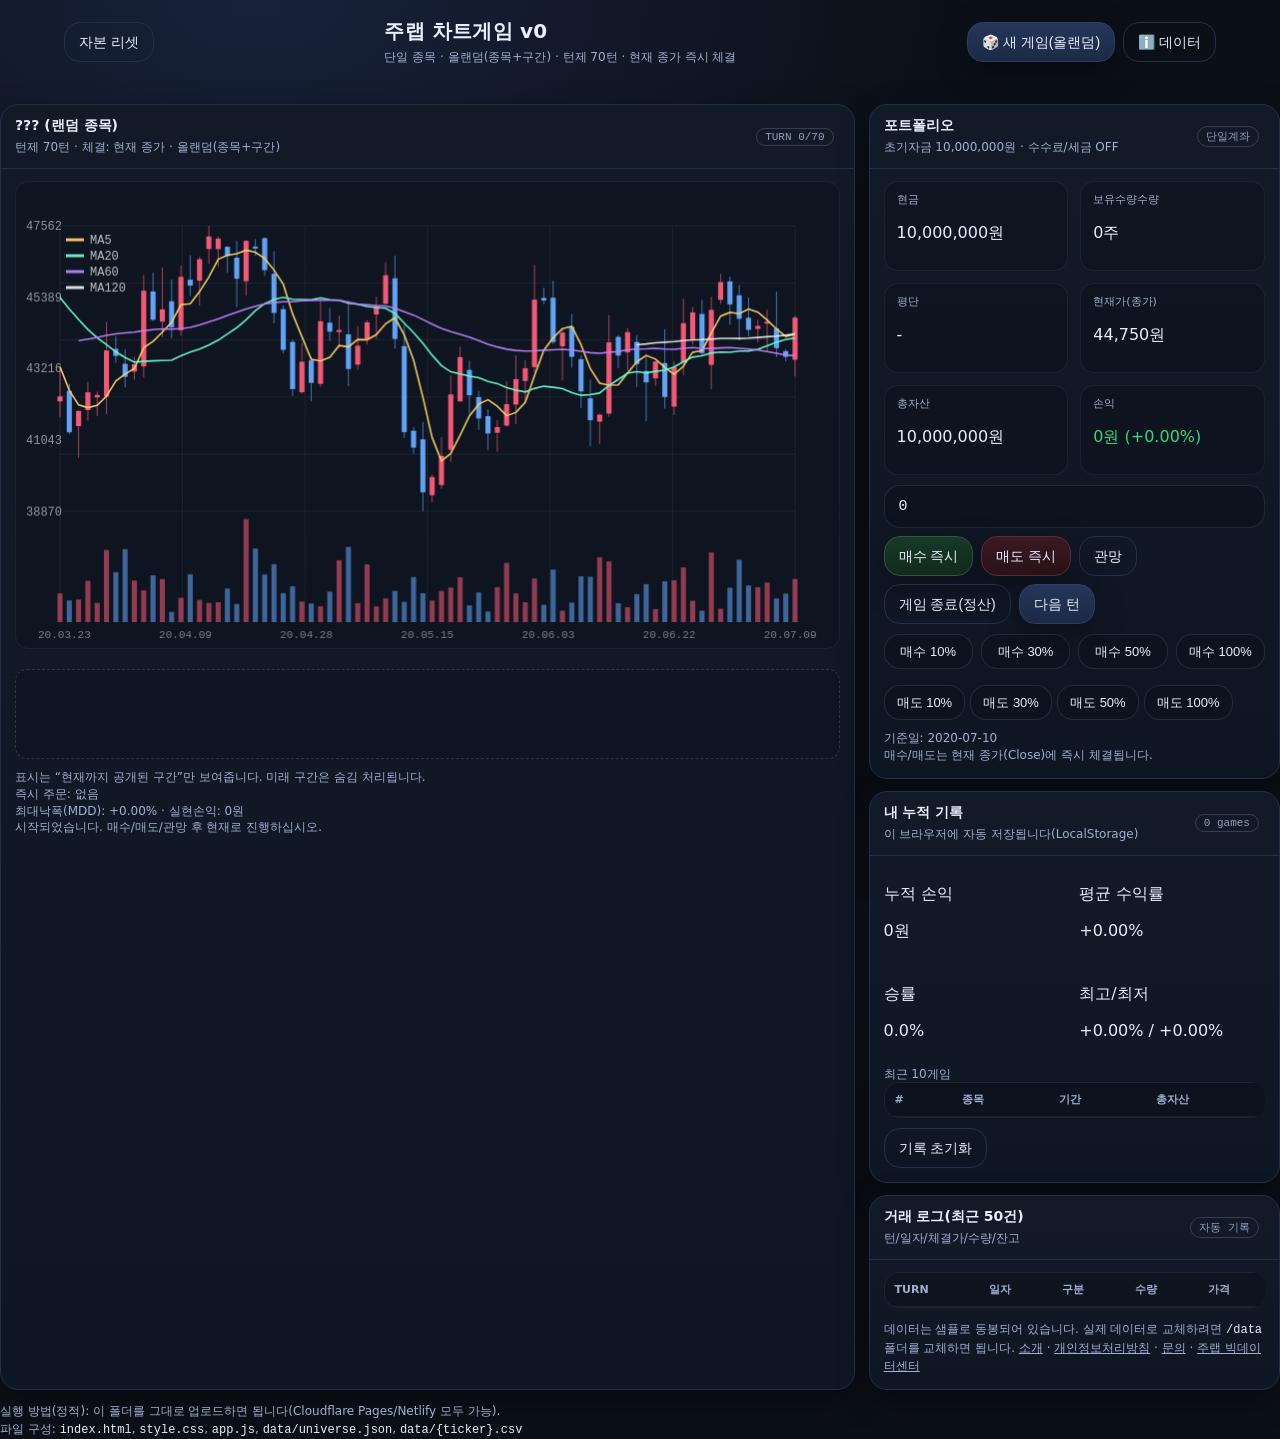
==== index.html @ a56d0f45 "Add files via upload" ====
<!DOCTYPE html>

<html lang="ko">
<head>
<meta charset="utf-8"/>
<meta content="width=device-width,initial-scale=1" name="viewport"/>
<title>주랩 차트게임 v0 (턴제 70턴 · 올랜덤)</title>
<link href="./style.css" rel="stylesheet"/>
</head>
<body>
<div class="container">
<div class="header">
  <button id="resetBankrollBtn" class="btn secondary" title="돈(자본) 리셋">자본 리셋</button>

<div class="brand">
<h1>주랩 차트게임 v0</h1>
<div class="sub">단일 종목 · 올랜덤(종목+구간) · 턴제 70턴 · 현재 종가 즉시 체결</div>
</div>
<div class="toolbar">
<button class="btn" id="btnNew">🎲 새 게임(올랜덤)</button>
<button class="btn secondary" onclick="alert('데이터 교체 방법: /data/universe.json(티커목록) + /data/{ticker}.csv(일봉 OHLCV)로 교체하면 됩니다.\\nCSV 헤더: date,open,high,low,close,volume 입니다.')">ℹ️ 데이터</button>
</div>
</div>
</div>

<div class="grid">
<div class="panel">
<div class="titlebar">
<div class="left">
<div class="name" id="tickerName">-</div>
<div class="meta" id="metaLine">-</div>
</div>
<div class="badge" id="turnBadge">TURN 0/70</div>
</div>
<div class="content">
<div class="canvasWrap">
<canvas id="chart"></canvas>
</div>
<div class="adWrap" aria-label="광고">
  <div class="adSlot" id="adSlot">
    <!-- AdSense 배너 유닛을 이 영역에 넣으십시오 (게임 방해 0: 오버레이/전면 금지) -->
  </div>
</div>
<div class="smallnote">
<div>표시는 “현재까지 공개된 구간”만 보여줍니다. 미래 구간은 숨김 처리됩니다.</div>
<div id="pendingLine">즉시 주문: 없음</div>
<div id="riskLine">최대낙폭(MDD): - · 실현손익: -</div>
<div class="hintLine" style="margin-top:8px; color: var(--muted); font-size:12px;">모바일: <b>📈 기록</b>, <b>📜 로그</b>는 상단 버튼으로 열고 닫습니다.</div>
<div id="status"></div>
</div>
</div>
</div>
<div class="cards">
<div class="panel">
<div class="titlebar">
<div class="left">
<div class="name">포트폴리오</div>
<div class="meta">초기자금 10,000,000원 · 수수료/세금 OFF</div>
</div>
<div class="badge">단일계좌</div>
</div>
<div class="content">
<div class="kv">
<div class="box">
<p class="k">현금</p>
<p class="v" id="kCash">-</p>
</div>
<div class="box">
<p class="k">보유수량수량</p>
<p class="v" id="kShares">-</p>
</div>
<div class="box">
<p class="k">평단</p>
<p class="v" id="kAvg">-</p>
</div>
<div class="box">
<p class="k">현재가(종가)</p>
<p class="v" id="kPrice">-</p>
</div>
<div class="box">
<p class="k">총자산</p>
<p class="v" id="kEquity">-</p>
</div>
<div class="box">
<p class="k">손익</p>
<p class="v" id="kPnl">-</p>
</div>
</div>
<div class="orderRow">
<input class="input" id="qty" inputmode="numeric" min="1" step="1" type="number" value="0"/>
<div class="orderBtns">
<button class="btn good" id="btnBuy">매수 즉시</button>
<button class="btn danger" id="btnSell">매도 즉시</button>
<button class="btn secondary" id="btnHold">관망</button>
<button class="btn secondary" id="btnClose">게임 종료(정산)</button>
<button class="btn" id="btnNext">다음 턴</button>
</div>
</div>
<div aria-label="buy percent buttons" class="pctRow">
<button class="pctBtn" data-side="BUY" data-pct="0.1">매수 10%</button>
<button class="pctBtn" data-side="BUY" data-pct="0.3">매수 30%</button>
<button class="pctBtn" data-side="BUY" data-pct="0.5">매수 50%</button>
<button class="pctBtn" data-side="BUY" data-pct="1.0">매수 100%</button>
<div class="pctSellRow" style="margin-top:8px;">
  <button class="pctBtn" data-side="SELL" data-pct="0.1">매도 10%</button>
  <button class="pctBtn" data-side="SELL" data-pct="0.3">매도 30%</button>
  <button class="pctBtn" data-side="SELL" data-pct="0.5">매도 50%</button>
  <button class="pctBtn" data-side="SELL" data-pct="1.0">매도 100%</button>
</div>

</div>
<div class="smallnote">
              기준일: <span id="kDate">-</span><br/>
              매수/매도는 현재 종가(Close)에 즉시 체결됩니다.
            </div>
</div>
</div>
<div class="panel recPanel">
<div class="titlebar">
<div class="left">
<div class="name">내 누적 기록</div>
<div class="meta">이 브라우저에 자동 저장됩니다(LocalStorage)</div>
</div>
<div class="badge" id="recBadge">0 games</div>
</div>
<div class="content">
<div class="recGrid">
<div class="box">
<p class="k">누적 손익</p>
<p class="v" id="recCumPnl">-</p>
</div>
<div class="box">
<p class="k">평균 수익률</p>
<p class="v" id="recAvgRet">-</p>
</div>
<div class="box">
<p class="k">승률</p>
<p class="v" id="recWinRate">-</p>
</div>
<div class="box">
<p class="k">최고/최저</p>
<p class="v" id="recBestWorst">-</p>
</div>
</div>
<div class="smallnote" style="margin-top:8px;">최근 10게임</div>
<div class="tableWrap">
<table class="table">
<thead>
<tr>
<th>#</th>
<th>종목</th>
<th>기간</th>
<th>총자산</th>
<th>수익률</th>
<th>MDD</th>
<th>거래</th>
</tr>
</thead>
<tbody id="recBody"></tbody>
</table>
</div>
<div style="display:flex; gap:8px; flex-wrap:wrap; margin-top:10px;">
<button class="btn secondary" id="btnRecClear">기록 초기화</button>
</div>
</div>
</div>
<div class="panel logPanel">
<div class="titlebar">
<div class="left">
<div class="name">거래 로그(최근 50건)</div>
<div class="meta">턴/일자/체결가/수량/잔고</div>
</div>
<div class="badge">자동 기록</div>
</div>
<div class="content">
<div class="tableWrap">
<table class="table">
<thead>
<tr>
<th>TURN</th>
<th>일자</th>
<th>구분</th>
<th>수량</th>
<th>가격</th>
<th>금액</th>
<th>현금</th>
<th>보유수량</th>
<th>비고</th>
</tr>
</thead>
<tbody id="logBody"></tbody>
</table>
</div>
<div class="footer">
              데이터는 샘플로 동봉되어 있습니다. 실제 데이터로 교체하려면 <code>/data</code> 폴더를 교체하면 됩니다.
            
<a href="about.html">소개</a> · <a href="privacy.html">개인정보처리방침</a> · <a href="contact.html">문의</a> · <a href="https://joolab-bigdata.pages.dev/" target="_blank" rel="noopener">주랩 빅데이터센터</a></div>
</div>
</div>
</div>
</div>
<div class="footer">
      실행 방법(정적): 이 폴더를 그대로 업로드하면 됩니다(Cloudflare Pages/Netlify 모두 가능).<br/>
      파일 구성: <code>index.html</code>, <code>style.css</code>, <code>app.js</code>, <code>data/universe.json</code>, <code>data/{ticker}.csv</code>
</div>
</div>
<script src="./app.js"></script>

<div id="resultModal" class="modal hidden" role="dialog" aria-modal="true">
  <div class="modal-card">
    <div class="modal-title">최종 결과</div>
    <div id="resultBody" class="modal-body"></div>
    <div class="modal-actions">
      <button id="btnResultOk" class="btn">확인</button>
    </div>
  </div>
</div>

</body>
</html>
---- style.css ----
:root{
  --bg:#0b0f17;
  --panel:#121a28;
  --panel2:#0f1623;
  --text:#e8eefc;
  --muted:#9fb0d0;
  --line:#22304a;
  --good:#37d67a;
  --bad:#ff5c7a;
  --warn:#ffd166;
  --btn:#1c2a45;
  --btn2:#24365a;
  --shadow: 0 10px 30px rgba(0,0,0,0.35);
  --radius:18px;
  --mono: ui-monospace, SFMono-Regular, Menlo, Monaco, Consolas, "Liberation Mono", "Courier New", monospace;
  --sans: system-ui, -apple-system, Segoe UI, Roboto, "Noto Sans KR", Arial, sans-serif;
}

*{box-sizing:border-box}
html,body{height:100%}
body{
  margin:0;
  font-family:var(--sans);
  background: radial-gradient(1200px 700px at 20% 0%, #17223a 0%, var(--bg) 60%);
  color:var(--text);
}
a{color:inherit}
.container{
  max-width:1180px;
  margin:0 auto;
  padding:18px 14px 24px;
}
.header{
  display:flex;
  align-items:center;
  justify-content:space-between;
  gap:12px;
  margin-bottom:14px;
}
.brand{
  display:flex;
  flex-direction:column;
  gap:4px;
}
.brand h1{
  font-size:20px;
  margin:0;
  letter-spacing:0.2px;
}
.brand .sub{
  font-size:12px;
  color:var(--muted);
}
.toolbar{
  display:flex;
  gap:8px;
  flex-wrap:wrap;
  align-items:center;
  justify-content:flex-end;
}
.btn{
  background:linear-gradient(180deg,var(--btn2),var(--btn));
  border:1px solid #2d3e63;
  color:var(--text);
  padding:10px 12px;
  border-radius:14px;
  box-shadow:var(--shadow);
  cursor:pointer;
  font-size:13px;
  line-height:1;
  transition: transform 0.05s ease;
}
.btn:active{transform: translateY(1px)}
.btn.secondary{
  background:transparent;
  border:1px solid var(--line);
  box-shadow:none;
}
.btn.danger{
  border-color:#5a2b3a;
  background:linear-gradient(180deg,#3a1822,#2a1219);
}
.btn.good{
  border-color:#2a5a3a;
  background:linear-gradient(180deg,#173a27,#122a1c);
}
.grid{
  display:grid;
  grid-template-columns: 1.35fr 0.65fr;
  gap:14px;
}
@media (max-width: 980px){
  .grid{grid-template-columns:1fr}
}

.panel{
  background:linear-gradient(180deg,var(--panel),var(--panel2));
  border:1px solid var(--line);
  border-radius:var(--radius);
  box-shadow:var(--shadow);
  overflow:hidden;
}
.panel .titlebar{
  display:flex;
  align-items:center;
  justify-content:space-between;
  padding:12px 14px;
  border-bottom:1px solid var(--line);
}
.titlebar .left{
  display:flex; flex-direction:column; gap:4px;
}
.titlebar .name{
  font-size:14px; font-weight:700; margin:0;
}
.titlebar .meta{
  font-size:12px; color:var(--muted);
}
.badge{
  font-size:11px;
  padding:6px 10px;
  border-radius:999px;
  border:1px solid var(--line);
  color:var(--muted);
  font-family:var(--mono);
}
.content{
  padding:12px 14px 14px;
}
.canvasWrap{
  position:relative;
  padding:0 0 10px;
}
canvas{
  width:100%;
  height:460px;
  background:rgba(0,0,0,0.15);
  border-radius:14px;
  border:1px solid rgba(255,255,255,0.06);
}

.adWrap{
  margin:6px 0 10px;
}
.adSlot{
  width:100%;
  height:90px;
  display:flex;
  align-items:center;
  justify-content:center;
  background:rgba(0,0,0,0.10);
  border:1px dashed rgba(255,255,255,0.14);
  border-radius:12px;
  overflow:hidden;
}

/* 모바일: 광고 높이 축소(게임 방해 최소) */
@media (max-width: 980px){
  .adSlot{height:60px;}
}

.smallnote{
  font-size:12px;
  color:var(--muted);
  margin-top:10px;
  line-height:1.4;
}

.cards{
  display:grid;
  grid-template-columns:1fr;
  gap:12px;
}
.kv .box{
  background:rgba(0,0,0,0.16);
  border:1px solid rgba(255,255,255,0.06);
  border-radius:14px;
  padding:10px 12px;

  min-width:0;
}

.kv .box .k{
  font-size:11px; color:var(--muted); margin:0 0 6px;
}
.kv .box .v.good{color:var(--good)}
.kv .box .v.bad{color:var(--bad)}

.orderRow{
  display:flex;
  gap:8px;
  flex-wrap:wrap;
  align-items:center;
  margin-top:10px;
}
.input{
  flex:1;
  min-width:140px;
  background:rgba(0,0,0,0.18);
  border:1px solid rgba(255,255,255,0.09);
  color:var(--text);
  padding:10px 12px;
  border-radius:14px;
  font-family:var(--mono);
  outline:none;
}
.orderBtns{
  display:flex;
  gap:8px;
  flex-wrap:wrap;
}
.table{
  width:100%;
  border-collapse:separate;
  border-spacing:0;
  font-size:12px;
  overflow:hidden;
  border-radius:14px;
  border:1px solid rgba(255,255,255,0.06);
}
.table th, .table td{
  padding:9px 10px;
  border-bottom:1px solid rgba(255,255,255,0.06);
  text-align:left;
}
.table th{
  font-size:11px;
  color:var(--muted);
  background:rgba(0,0,0,0.18);
}
.table tr:last-child td{border-bottom:none}
.table td.mono{font-family:var(--mono)}
.footer{
  margin-top:12px;
  color:var(--muted);
  font-size:12px;
  line-height:1.5;
}
.footer code{font-family:var(--mono); color:var(--text)}



/* ===== Mobile + Records + Percent Buttons (FINAL) ===== */
canvas{ height: clamp(320px, 52vh, 520px); }

.tableWrap{
  width:100%;
  overflow-x:auto;
  -webkit-overflow-scrolling: touch;
  border-radius:14px;
}
.table{ min-width: 720px; }

/* Bigger touch targets */
.btn{ padding: 12px 14px; border-radius:16px; font-size:14px; }
.input{ padding: 12px 14px; border-radius:16px; font-size:15px; }

/* Buy % buttons */
.pctRow{
  display:flex;
  gap:8px;
  flex-wrap:wrap;
  margin-top:10px;
}
.pctBtn{
  flex:1;
  min-width:70px;
  padding:10px 12px;
  border-radius:16px;
  border:1px solid rgba(255,255,255,0.10);
  background:rgba(0,0,0,0.14);
  color:var(--text);
  cursor:pointer;
  font-size:13px;
  line-height:1;
}
.pctBtn:active{ transform: translateY(1px); }

/* Records */
.recGrid{
  display:grid;
  grid-template-columns:1fr 1fr;
  gap:10px;
  margin-bottom:10px;
}
@media (max-width: 640px){
  .recGrid{ grid-template-columns:1fr; }
}

/* Mobile layout tuning */
@media (max-width: 640px){
  .container{ padding:14px 12px 18px; }
  .header{ flex-direction:column; align-items:flex-start; }
  .toolbar{ width:100%; justify-content:flex-start; }
  .brand h1{ font-size:18px; }
  .grid{ gap:12px; }
  .titlebar{ padding:10px 12px; }
  .content{ padding:10px 12px 12px; }
  .orderRow{ gap:10px; }
  .orderBtns{ width:100%; }
  .orderBtns .btn{ flex:1; }

  /* Panels hidden by default on mobile */
  .logPanel{ display:none; }
  body.log-open .logPanel{ display:block; }

  .recPanel{ display:none; }
  body.rec-open .recPanel{ display:block; }

  .hintLine{ display:block; }
}
@media (min-width: 641px){
  .hintLine{ display:none; }
}



/* Bankroll reset attention */
.pulse{animation:pulse 1s ease-in-out infinite;}
@keyframes pulse{0%{transform:scale(1);}50%{transform:scale(1.05);}100%{transform:scale(1);}}

.pctBtn.disabled{opacity:.45; pointer-events:none;}

/* Result modal */
.modal{position:fixed;inset:0;display:flex;align-items:center;justify-content:center;background:rgba(0,0,0,.55);z-index:9999;}
.modal.hidden{display:none;}
.modal-card{width:min(520px,92vw);background:#0f1733;border:1px solid rgba(255,255,255,.14);border-radius:16px;padding:16px 16px 14px;box-shadow:0 18px 60px rgba(0,0,0,.45);}
.modal-title{font-weight:800;font-size:18px;margin-bottom:10px;}
.modal-body{font-size:13px;line-height:1.55;color:rgba(255,255,255,.92);max-height:58vh;overflow:auto;border-top:1px solid rgba(255,255,255,.10);border-bottom:1px solid rgba(255,255,255,.10);padding:10px 2px;margin:10px 0 12px;}
.modal-actions{display:flex;justify-content:flex-end;gap:8px;}
.kv b{opacity:.9;}
.badge{display:inline-block;padding:2px 8px;border-radius:999px;border:1px solid rgba(255,255,255,.18);font-size:11px;opacity:.9;margin-right:6px;}
.hr{height:1px;background:rgba(255,255,255,.10);margin:10px 0;}

}

.pnl-pos{color:#ff4d4f !important;}
.pnl-neg{color:#3b82f6 !important;}

/* Numbers must never wrap */
.kv .box{min-width:0;}


@media (max-width: 520px){
  }

.pnl-pos{color:#ff4d4f !important;}
.pnl-neg{color:#3b82f6 !important;}
.pnl-zero{color:#cbd5e1 !important;}

.kv .box{
  min-width:0;
}
.kv .box .v{
  white-space:nowrap;
  word-break:keep-all;
  overflow:visible;
}

/* ===== Portfolio (포트폴리오) 2열×3줄 고정 ===== */
.kv .box{
  min-width:0 !important;
  width:100% !important;
}
.kv .box .t{
  white-space:nowrap !important;
  word-break:keep-all !important;
}
.kv .box .v{
  white-space:nowrap !important;
  word-break:keep-all !important;
  overflow:visible !important;
  text-overflow:clip !important;
}
.kv, .kv *{
  writing-mode:horizontal-tb !important;
}

/* ===== Portfolio 2열×3줄 고정 ===== */
.kv{
  display:grid !important;
  grid-template-columns: 1fr 1fr !important;
  gap:12px !important;
  width:100% !important;
}
.kv .box{
  min-width:0 !important;
  width:100% !important;
}
.kv .box .t{
  white-space:nowrap !important;
  word-break:keep-all !important;
}
.kv .box .v{
  white-space:nowrap !important;
  word-break:keep-all !important;
  overflow:visible !important;
  text-overflow:clip !important;
}
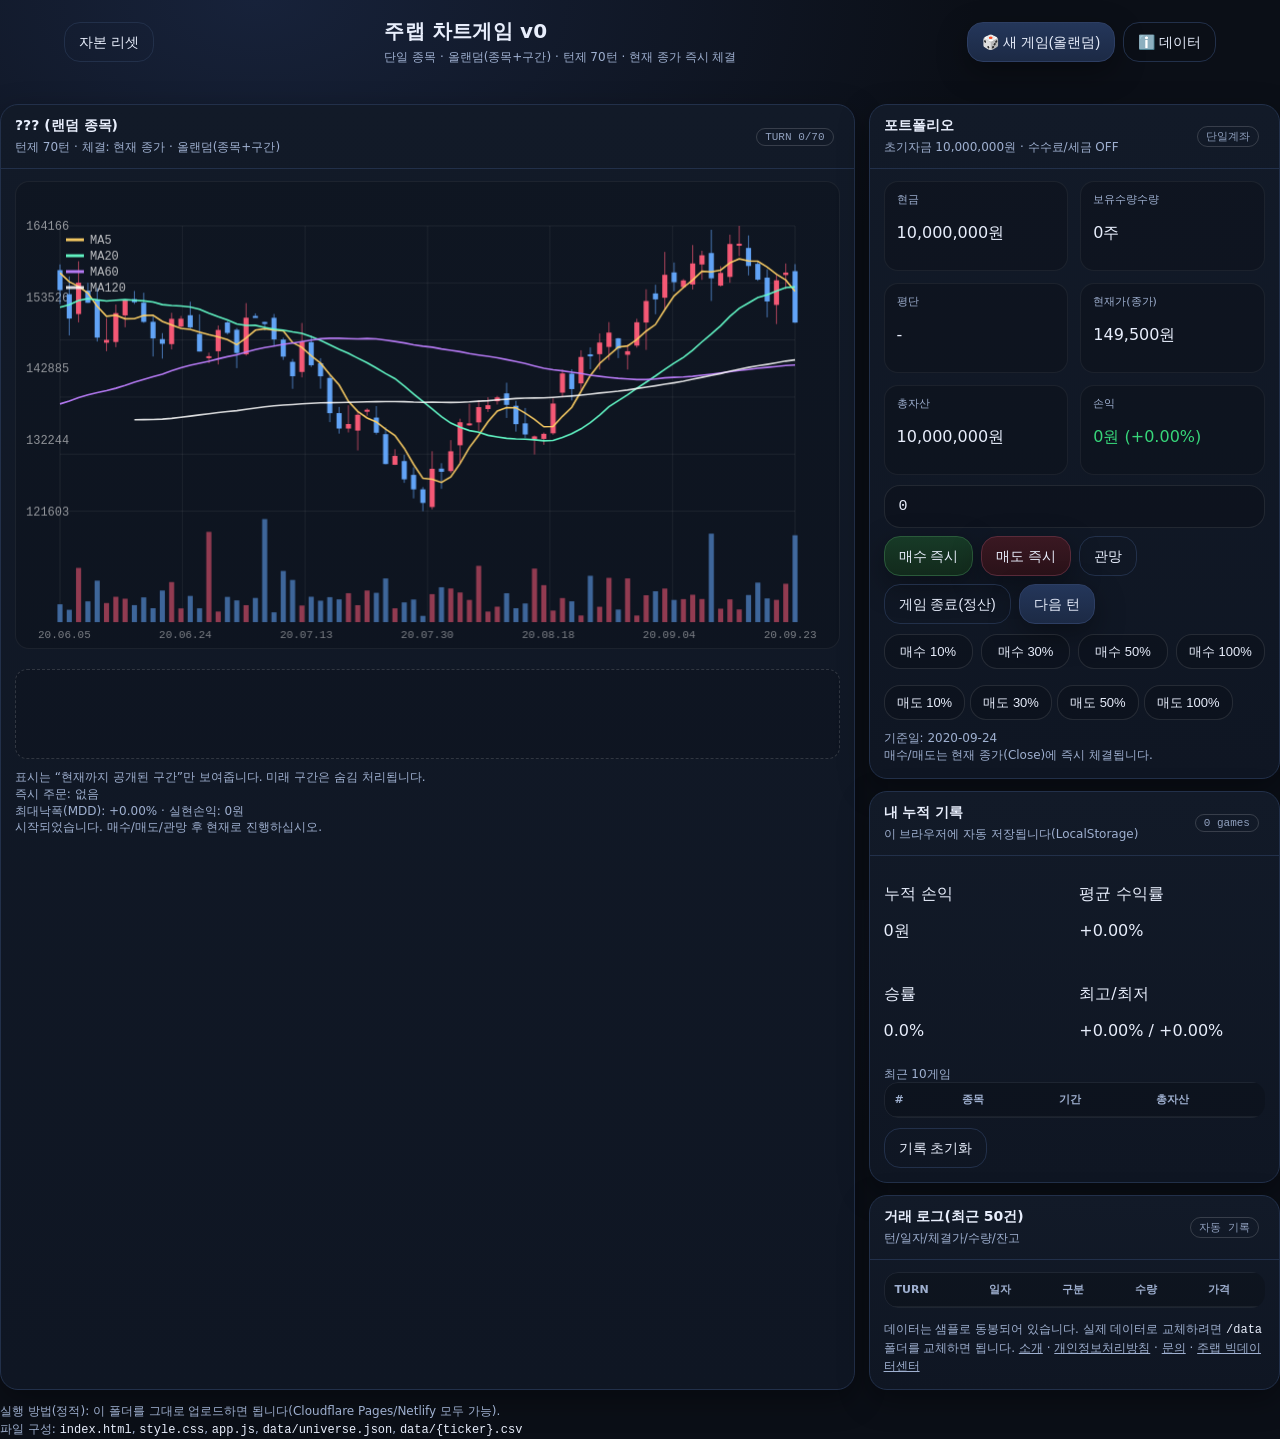
==== commit d97b3f65: "Add files via upload" ====
--- a/index.html
+++ b/index.html
@@ -37,9 +37,9 @@
 <div class="canvasWrap">
 <canvas id="chart"></canvas>
 </div>
-<div class="adWrap" aria-label="광고">
-  <div class="adSlot" id="adSlot">
-    <!-- AdSense 배너 유닛을 이 영역에 넣으십시오 (게임 방해 0: 오버레이/전면 금지) -->
+<div class="adWrap" aria-label="광고 영역">
+  <div class="adSlot" aria-label="배너 광고 슬롯">
+    <!-- AdSense 배너 유닛을 여기에 삽입하십시오 -->
   </div>
 </div>
 <div class="smallnote">
@@ -195,7 +195,7 @@
 <div class="footer">
               데이터는 샘플로 동봉되어 있습니다. 실제 데이터로 교체하려면 <code>/data</code> 폴더를 교체하면 됩니다.
             
-<a href="about.html">소개</a> · <a href="privacy.html">개인정보처리방침</a> · <a href="contact.html">문의</a> · <a href="https://joolab-bigdata.pages.dev/" target="_blank" rel="noopener">주랩 빅데이터센터</a></div>
+<a href="about.html">소개</a> · <a href="privacy.html">개인정보처리방침</a> · <a href="contact.html">문의</a> · <a href="https://joolab-bigdata.pages.dev/" target="_blank" rel="noopener noreferrer">주랩 빅데이터센터</a></div>
 </div>
 </div>
 </div>
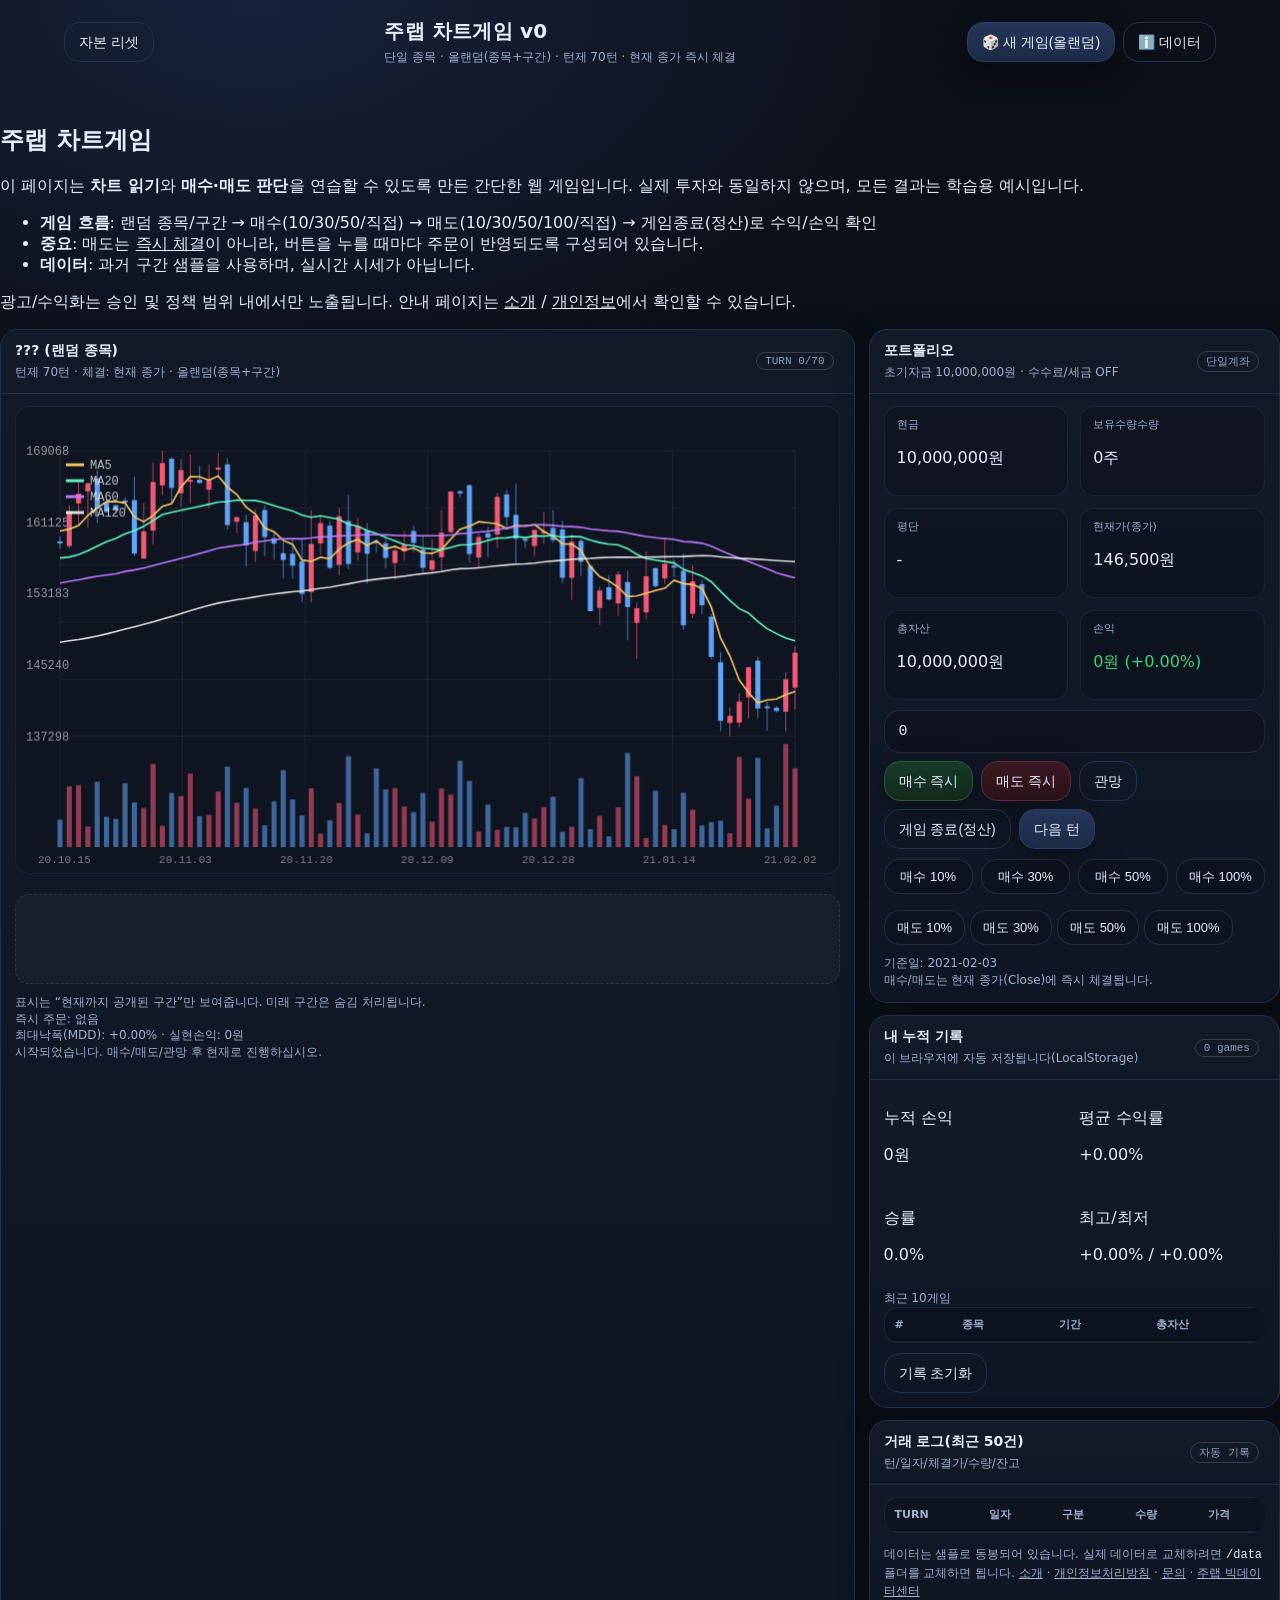
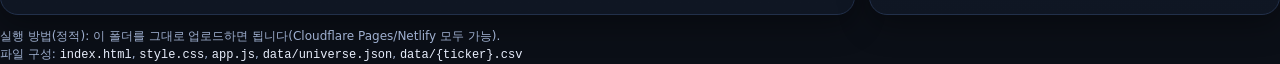
==== commit 7fe77246: "Add files via upload" ====
--- a/index.html
+++ b/index.html
@@ -23,6 +23,25 @@
 </div>
 </div>
 </div>
+
+  <section class="card intro" id="intro" aria-label="사이트 안내">
+    <h2>주랩 차트게임</h2>
+    <p>
+      이 페이지는 <strong>차트 읽기</strong>와 <strong>매수·매도 판단</strong>을 연습할 수 있도록 만든 간단한 웹 게임입니다.
+      실제 투자와 동일하지 않으며, 모든 결과는 학습용 예시입니다.
+    </p>
+    <ul>
+      <li><strong>게임 흐름</strong>: 랜덤 종목/구간 → 매수(10/30/50/직접) → 매도(10/30/50/100/직접) → 게임종료(정산)로 수익/손익 확인</li>
+      <li><strong>중요</strong>: 매도는 <u>즉시 체결</u>이 아니라, 버튼을 누를 때마다 주문이 반영되도록 구성되어 있습니다.</li>
+      <li><strong>데이터</strong>: 과거 구간 샘플을 사용하며, 실시간 시세가 아닙니다.</li>
+    </ul>
+    <p class="muted">
+      광고/수익화는 승인 및 정책 범위 내에서만 노출됩니다. 안내 페이지는
+      <a href="about.html">소개</a> / <a href="privacy.html">개인정보</a>에서 확인할 수 있습니다.
+    </p>
+  </section>
+
+
 
 <div class="grid">
 <div class="panel">
--- a/style.css
+++ b/style.css
@@ -139,27 +139,6 @@
   border-radius:14px;
   border:1px solid rgba(255,255,255,0.06);
 }
-
-.adWrap{
-  margin:6px 0 10px;
-}
-.adSlot{
-  width:100%;
-  height:90px;
-  display:flex;
-  align-items:center;
-  justify-content:center;
-  background:rgba(0,0,0,0.10);
-  border:1px dashed rgba(255,255,255,0.14);
-  border-radius:12px;
-  overflow:hidden;
-}
-
-/* 모바일: 광고 높이 축소(게임 방해 최소) */
-@media (max-width: 980px){
-  .adSlot{height:60px;}
-}
-
 .smallnote{
   font-size:12px;
   color:var(--muted);
@@ -398,3 +377,30 @@
   overflow:visible !important;
   text-overflow:clip !important;
 }
+
+
+/* =========================
+   Ad slot (차트 아래 배너 1개)
+   - 게임(캔버스)과 완전 분리
+   - 로딩 실패해도 레이아웃 고정
+========================= */
+.adWrap{
+  margin-top:6px;
+  margin-bottom:6px;
+  display:flex;
+  justify-content:center;
+}
+.adSlot{
+  width:100%;
+  min-height:90px; /* PC */
+  border-radius:14px;
+  background:rgba(255,255,255,0.03);
+  border:1px dashed rgba(255,255,255,0.10);
+  display:flex;
+  align-items:center;
+  justify-content:center;
+  overflow:hidden;
+}
+@media (max-width: 640px){
+  .adSlot{ min-height:60px; } /* Mobile */
+}
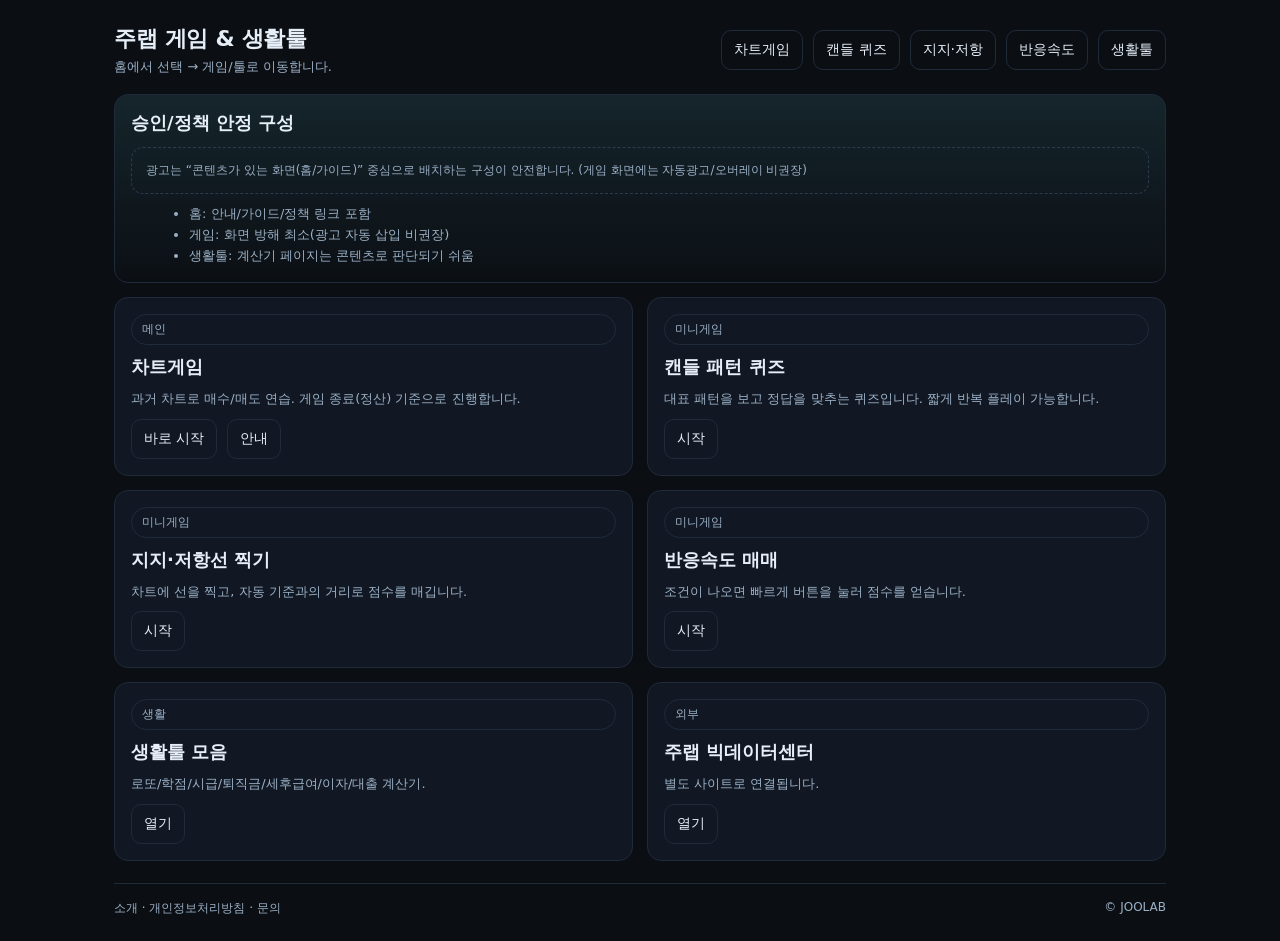
==== commit 37481c73: "Add files via upload" ====
--- a/index.html
+++ b/index.html
@@ -1,240 +1,102 @@
-
-<!DOCTYPE html>
-
+<!doctype html>
 <html lang="ko">
 <head>
-<meta charset="utf-8"/>
-<meta content="width=device-width,initial-scale=1" name="viewport"/>
-<title>주랩 차트게임 v0 (턴제 70턴 · 올랜덤)</title>
-<link href="./style.css" rel="stylesheet"/>
+  <meta charset="utf-8"/>
+  <meta name="viewport" content="width=device-width,initial-scale=1"/>
+  <title>주랩 게임 & 생활툴</title>
+  <link rel="stylesheet" href="home.css"/>
 </head>
 <body>
-<div class="container">
-<div class="header">
-  <button id="resetBankrollBtn" class="btn secondary" title="돈(자본) 리셋">자본 리셋</button>
+  <div class="wrap">
+    <div class="top">
+      <div class="brand">
+        <h1>주랩 게임 & 생활툴</h1>
+        <div class="sub">홈에서 선택 → 게임/툴로 이동합니다.</div>
+      </div>
+      <div class="nav">
+        <a class="btn" href="chartgame/">차트게임</a>
+        <a class="btn" href="mini/pattern/">캔들 퀴즈</a>
+        <a class="btn" href="mini/levels/">지지·저항</a>
+        <a class="btn" href="mini/reaction/">반응속도</a>
+        <a class="btn" href="life/">생활툴</a>
+      </div>
+    </div>
 
-<div class="brand">
-<h1>주랩 차트게임 v0</h1>
-<div class="sub">단일 종목 · 올랜덤(종목+구간) · 턴제 70턴 · 현재 종가 즉시 체결</div>
-</div>
-<div class="toolbar">
-<button class="btn" id="btnNew">🎲 새 게임(올랜덤)</button>
-<button class="btn secondary" onclick="alert('데이터 교체 방법: /data/universe.json(티커목록) + /data/{ticker}.csv(일봉 OHLCV)로 교체하면 됩니다.\\nCSV 헤더: date,open,high,low,close,volume 입니다.')">ℹ️ 데이터</button>
-</div>
-</div>
-</div>
+    <div class="hero">
+      <h2>승인/정책 안정 구성</h2>
+      <div class="adbox">광고는 “콘텐츠가 있는 화면(홈/가이드)” 중심으로 배치하는 구성이 안전합니다. (게임 화면에는 자동광고/오버레이 비권장)</div>
+      <ul>
+        <li>홈: 안내/가이드/정책 링크 포함</li>
+        <li>게임: 화면 방해 최소(광고 자동 삽입 비권장)</li>
+        <li>생활툴: 계산기 페이지는 콘텐츠로 판단되기 쉬움</li>
+      </ul>
+    </div>
 
-  <section class="card intro" id="intro" aria-label="사이트 안내">
-    <h2>주랩 차트게임</h2>
-    <p>
-      이 페이지는 <strong>차트 읽기</strong>와 <strong>매수·매도 판단</strong>을 연습할 수 있도록 만든 간단한 웹 게임입니다.
-      실제 투자와 동일하지 않으며, 모든 결과는 학습용 예시입니다.
-    </p>
-    <ul>
-      <li><strong>게임 흐름</strong>: 랜덤 종목/구간 → 매수(10/30/50/직접) → 매도(10/30/50/100/직접) → 게임종료(정산)로 수익/손익 확인</li>
-      <li><strong>중요</strong>: 매도는 <u>즉시 체결</u>이 아니라, 버튼을 누를 때마다 주문이 반영되도록 구성되어 있습니다.</li>
-      <li><strong>데이터</strong>: 과거 구간 샘플을 사용하며, 실시간 시세가 아닙니다.</li>
-    </ul>
-    <p class="muted">
-      광고/수익화는 승인 및 정책 범위 내에서만 노출됩니다. 안내 페이지는
-      <a href="about.html">소개</a> / <a href="privacy.html">개인정보</a>에서 확인할 수 있습니다.
-    </p>
-  </section>
+    <div class="grid">
+      <div class="card">
+        <div class="tag">메인</div>
+        <h2>차트게임</h2>
+        <p>과거 차트로 매수/매도 연습. 게임 종료(정산) 기준으로 진행합니다.</p>
+        <div class="row">
+          <a class="btn" href="chartgame/">바로 시작</a>
+          <a class="btn" href="chartgame/about.html">안내</a>
+        </div>
+      </div>
 
+      <div class="card">
+        <div class="tag">미니게임</div>
+        <h2>캔들 패턴 퀴즈</h2>
+        <p>대표 패턴을 보고 정답을 맞추는 퀴즈입니다. 짧게 반복 플레이 가능합니다.</p>
+        <div class="row">
+          <a class="btn" href="mini/pattern/">시작</a>
+        </div>
+      </div>
 
+      <div class="card">
+        <div class="tag">미니게임</div>
+        <h2>지지·저항선 찍기</h2>
+        <p>차트에 선을 찍고, 자동 기준과의 거리로 점수를 매깁니다.</p>
+        <div class="row">
+          <a class="btn" href="mini/levels/">시작</a>
+        </div>
+      </div>
 
-<div class="grid">
-<div class="panel">
-<div class="titlebar">
-<div class="left">
-<div class="name" id="tickerName">-</div>
-<div class="meta" id="metaLine">-</div>
-</div>
-<div class="badge" id="turnBadge">TURN 0/70</div>
-</div>
-<div class="content">
-<div class="canvasWrap">
-<canvas id="chart"></canvas>
-</div>
-<div class="adWrap" aria-label="광고 영역">
-  <div class="adSlot" aria-label="배너 광고 슬롯">
-    <!-- AdSense 배너 유닛을 여기에 삽입하십시오 -->
-  </div>
-</div>
-<div class="smallnote">
-<div>표시는 “현재까지 공개된 구간”만 보여줍니다. 미래 구간은 숨김 처리됩니다.</div>
-<div id="pendingLine">즉시 주문: 없음</div>
-<div id="riskLine">최대낙폭(MDD): - · 실현손익: -</div>
-<div class="hintLine" style="margin-top:8px; color: var(--muted); font-size:12px;">모바일: <b>📈 기록</b>, <b>📜 로그</b>는 상단 버튼으로 열고 닫습니다.</div>
-<div id="status"></div>
-</div>
-</div>
-</div>
-<div class="cards">
-<div class="panel">
-<div class="titlebar">
-<div class="left">
-<div class="name">포트폴리오</div>
-<div class="meta">초기자금 10,000,000원 · 수수료/세금 OFF</div>
-</div>
-<div class="badge">단일계좌</div>
-</div>
-<div class="content">
-<div class="kv">
-<div class="box">
-<p class="k">현금</p>
-<p class="v" id="kCash">-</p>
-</div>
-<div class="box">
-<p class="k">보유수량수량</p>
-<p class="v" id="kShares">-</p>
-</div>
-<div class="box">
-<p class="k">평단</p>
-<p class="v" id="kAvg">-</p>
-</div>
-<div class="box">
-<p class="k">현재가(종가)</p>
-<p class="v" id="kPrice">-</p>
-</div>
-<div class="box">
-<p class="k">총자산</p>
-<p class="v" id="kEquity">-</p>
-</div>
-<div class="box">
-<p class="k">손익</p>
-<p class="v" id="kPnl">-</p>
-</div>
-</div>
-<div class="orderRow">
-<input class="input" id="qty" inputmode="numeric" min="1" step="1" type="number" value="0"/>
-<div class="orderBtns">
-<button class="btn good" id="btnBuy">매수 즉시</button>
-<button class="btn danger" id="btnSell">매도 즉시</button>
-<button class="btn secondary" id="btnHold">관망</button>
-<button class="btn secondary" id="btnClose">게임 종료(정산)</button>
-<button class="btn" id="btnNext">다음 턴</button>
-</div>
-</div>
-<div aria-label="buy percent buttons" class="pctRow">
-<button class="pctBtn" data-side="BUY" data-pct="0.1">매수 10%</button>
-<button class="pctBtn" data-side="BUY" data-pct="0.3">매수 30%</button>
-<button class="pctBtn" data-side="BUY" data-pct="0.5">매수 50%</button>
-<button class="pctBtn" data-side="BUY" data-pct="1.0">매수 100%</button>
-<div class="pctSellRow" style="margin-top:8px;">
-  <button class="pctBtn" data-side="SELL" data-pct="0.1">매도 10%</button>
-  <button class="pctBtn" data-side="SELL" data-pct="0.3">매도 30%</button>
-  <button class="pctBtn" data-side="SELL" data-pct="0.5">매도 50%</button>
-  <button class="pctBtn" data-side="SELL" data-pct="1.0">매도 100%</button>
-</div>
+      <div class="card">
+        <div class="tag">미니게임</div>
+        <h2>반응속도 매매</h2>
+        <p>조건이 나오면 빠르게 버튼을 눌러 점수를 얻습니다.</p>
+        <div class="row">
+          <a class="btn" href="mini/reaction/">시작</a>
+        </div>
+      </div>
 
-</div>
-<div class="smallnote">
-              기준일: <span id="kDate">-</span><br/>
-              매수/매도는 현재 종가(Close)에 즉시 체결됩니다.
-            </div>
-</div>
-</div>
-<div class="panel recPanel">
-<div class="titlebar">
-<div class="left">
-<div class="name">내 누적 기록</div>
-<div class="meta">이 브라우저에 자동 저장됩니다(LocalStorage)</div>
-</div>
-<div class="badge" id="recBadge">0 games</div>
-</div>
-<div class="content">
-<div class="recGrid">
-<div class="box">
-<p class="k">누적 손익</p>
-<p class="v" id="recCumPnl">-</p>
-</div>
-<div class="box">
-<p class="k">평균 수익률</p>
-<p class="v" id="recAvgRet">-</p>
-</div>
-<div class="box">
-<p class="k">승률</p>
-<p class="v" id="recWinRate">-</p>
-</div>
-<div class="box">
-<p class="k">최고/최저</p>
-<p class="v" id="recBestWorst">-</p>
-</div>
-</div>
-<div class="smallnote" style="margin-top:8px;">최근 10게임</div>
-<div class="tableWrap">
-<table class="table">
-<thead>
-<tr>
-<th>#</th>
-<th>종목</th>
-<th>기간</th>
-<th>총자산</th>
-<th>수익률</th>
-<th>MDD</th>
-<th>거래</th>
-</tr>
-</thead>
-<tbody id="recBody"></tbody>
-</table>
-</div>
-<div style="display:flex; gap:8px; flex-wrap:wrap; margin-top:10px;">
-<button class="btn secondary" id="btnRecClear">기록 초기화</button>
-</div>
-</div>
-</div>
-<div class="panel logPanel">
-<div class="titlebar">
-<div class="left">
-<div class="name">거래 로그(최근 50건)</div>
-<div class="meta">턴/일자/체결가/수량/잔고</div>
-</div>
-<div class="badge">자동 기록</div>
-</div>
-<div class="content">
-<div class="tableWrap">
-<table class="table">
-<thead>
-<tr>
-<th>TURN</th>
-<th>일자</th>
-<th>구분</th>
-<th>수량</th>
-<th>가격</th>
-<th>금액</th>
-<th>현금</th>
-<th>보유수량</th>
-<th>비고</th>
-</tr>
-</thead>
-<tbody id="logBody"></tbody>
-</table>
-</div>
-<div class="footer">
-              데이터는 샘플로 동봉되어 있습니다. 실제 데이터로 교체하려면 <code>/data</code> 폴더를 교체하면 됩니다.
-            
-<a href="about.html">소개</a> · <a href="privacy.html">개인정보처리방침</a> · <a href="contact.html">문의</a> · <a href="https://joolab-bigdata.pages.dev/" target="_blank" rel="noopener noreferrer">주랩 빅데이터센터</a></div>
-</div>
-</div>
-</div>
-</div>
-<div class="footer">
-      실행 방법(정적): 이 폴더를 그대로 업로드하면 됩니다(Cloudflare Pages/Netlify 모두 가능).<br/>
-      파일 구성: <code>index.html</code>, <code>style.css</code>, <code>app.js</code>, <code>data/universe.json</code>, <code>data/{ticker}.csv</code>
-</div>
-</div>
-<script src="./app.js"></script>
+      <div class="card">
+        <div class="tag">생활</div>
+        <h2>생활툴 모음</h2>
+        <p>로또/학점/시급/퇴직금/세후급여/이자/대출 계산기.</p>
+        <div class="row">
+          <a class="btn" href="life/">열기</a>
+        </div>
+      </div>
 
-<div id="resultModal" class="modal hidden" role="dialog" aria-modal="true">
-  <div class="modal-card">
-    <div class="modal-title">최종 결과</div>
-    <div id="resultBody" class="modal-body"></div>
-    <div class="modal-actions">
-      <button id="btnResultOk" class="btn">확인</button>
+      <div class="card">
+        <div class="tag">외부</div>
+        <h2>주랩 빅데이터센터</h2>
+        <p>별도 사이트로 연결됩니다.</p>
+        <div class="row">
+          <a class="btn" href="https://joolab-bigdata.pages.dev/" target="_blank" rel="noopener">열기</a>
+        </div>
+      </div>
+    </div>
+
+    <div class="footer">
+      <div>
+        <a href="about.html">소개</a> ·
+        <a href="privacy.html">개인정보처리방침</a> ·
+        <a href="contact.html">문의</a>
+      </div>
+      <div>© JOOLAB</div>
     </div>
   </div>
-</div>
-
 </body>
-</html>
+</html>
--- a/home.css
+++ b/home.css
@@ -0,0 +1,28 @@
+:root{--bg:#0b0f14;--card:#111823;--text:#e6eef8;--muted:#9bb0c6;--line:#1f2a3a;--accent:#6ee7ff}
+*{box-sizing:border-box}
+body{margin:0;font-family:system-ui,-apple-system,Segoe UI,Roboto,'Noto Sans KR',sans-serif;background:var(--bg);color:var(--text)}
+a{color:inherit;text-decoration:none}
+.wrap{max-width:1100px;margin:0 auto;padding:24px}
+.top{display:flex;align-items:center;justify-content:space-between;gap:12px;margin-bottom:18px}
+.brand{display:flex;flex-direction:column;gap:4px}
+.brand h1{margin:0;font-size:22px;letter-spacing:-0.3px}
+.brand .sub{color:var(--muted);font-size:13px}
+.nav{display:flex;gap:10px;flex-wrap:wrap;justify-content:flex-end}
+.btn{display:inline-flex;align-items:center;justify-content:center;padding:10px 12px;border:1px solid var(--line);background:transparent;border-radius:10px;color:var(--text);font-size:14px}
+.btn:hover{border-color:#2f3e55}
+.grid{display:grid;grid-template-columns:repeat(12,1fr);gap:14px;margin-top:14px}
+.card{grid-column:span 6;background:var(--card);border:1px solid var(--line);border-radius:14px;padding:16px;min-height:150px;display:flex;flex-direction:column;gap:10px}
+.card h2{margin:0;font-size:18px}
+.card p{margin:0;color:var(--muted);font-size:13px;line-height:1.5}
+.card .row{display:flex;gap:10px;flex-wrap:wrap;margin-top:auto}
+.tag{display:inline-flex;padding:6px 10px;border:1px solid var(--line);border-radius:999px;color:var(--muted);font-size:12px}
+.hero{background:linear-gradient(180deg,rgba(110,231,255,.10),transparent);border:1px solid var(--line);border-radius:14px;padding:16px}
+.hero h2{margin:0 0 6px 0;font-size:18px}
+.hero ul{margin:10px 0 0 18px;color:var(--muted);font-size:13px;line-height:1.6}
+.footer{margin-top:22px;padding-top:16px;border-top:1px solid var(--line);color:var(--muted);font-size:12px;display:flex;gap:10px;flex-wrap:wrap;justify-content:space-between}
+.adbox{margin-top:12px;border:1px dashed #2a3a52;border-radius:12px;padding:14px;color:#9bb0c6;font-size:12px}
+@media (max-width:820px){
+  .card{grid-column:span 12}
+  .top{flex-direction:column;align-items:flex-start}
+  .nav{justify-content:flex-start}
+}
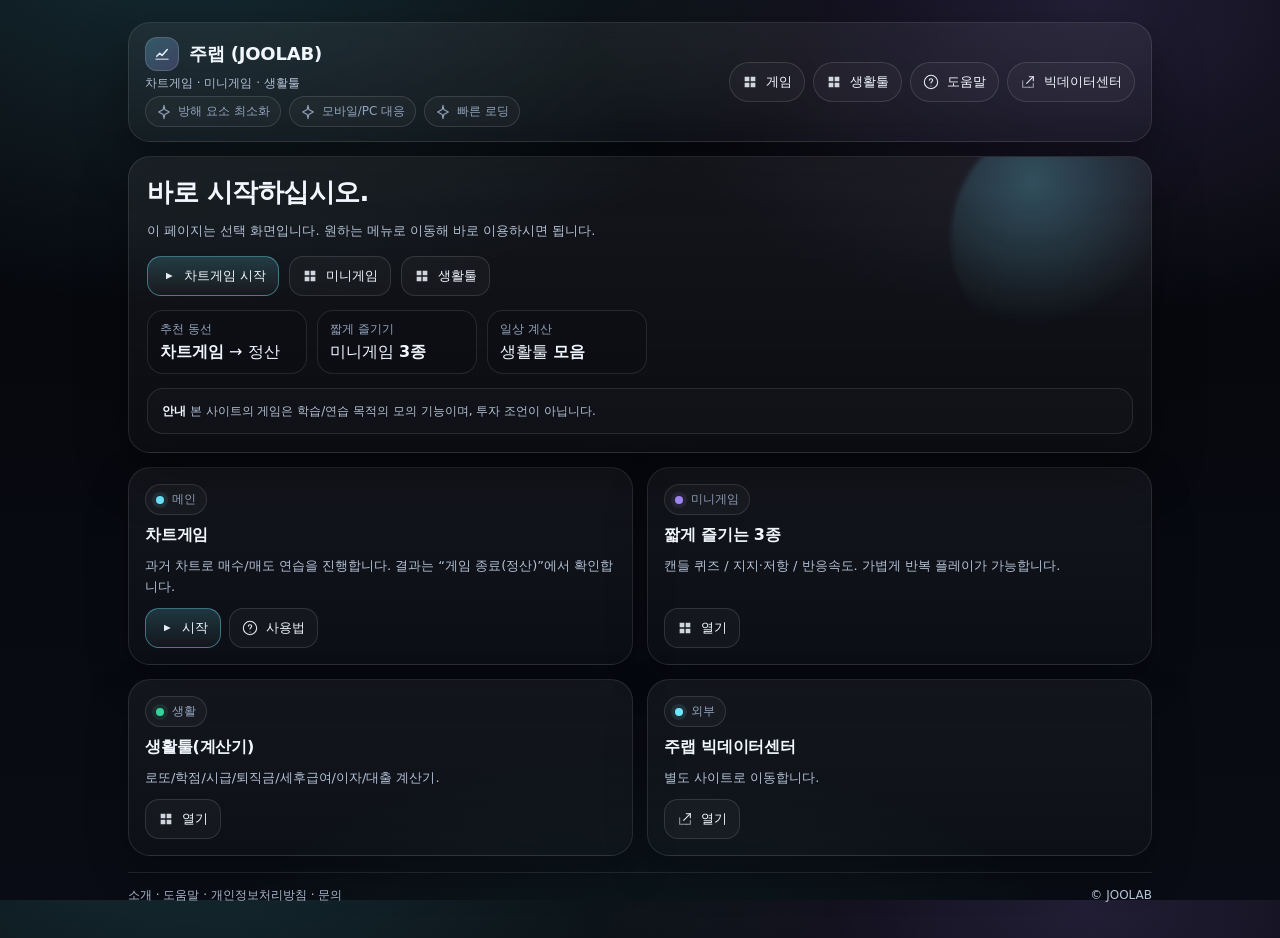
==== commit 385fca4b: "Add files via upload" ====
--- a/index.html
+++ b/index.html
@@ -3,95 +3,139 @@
 <head>
   <meta charset="utf-8"/>
   <meta name="viewport" content="width=device-width,initial-scale=1"/>
-  <title>주랩 게임 & 생활툴</title>
+  <title>주랩 — 차트게임 · 미니게임 · 생활툴</title>
+  <meta name="description" content="주랩 차트게임과 미니게임, 생활계산기를 한 곳에서 이용합니다."/>
+  <meta name="theme-color" content="#05060a"/>
   <link rel="stylesheet" href="home.css"/>
 </head>
 <body>
   <div class="wrap">
-    <div class="top">
+    <div class="header">
       <div class="brand">
-        <h1>주랩 게임 & 생활툴</h1>
-        <div class="sub">홈에서 선택 → 게임/툴로 이동합니다.</div>
+        <div class="toprow">
+          <span class="logo" aria-hidden="true"><svg width="18" height="18" viewBox="0 0 24 24" fill="none" aria-hidden="true">
+  <path d="M5 15l4-4 3 3 7-8" stroke="currentColor" stroke-width="2" stroke-linecap="round" stroke-linejoin="round"/>
+  <path d="M4 19h16" stroke="currentColor" stroke-width="2" stroke-linecap="round" opacity=".65"/>
+</svg></span>
+          <h1>주랩 (JOOLAB)</h1>
+        </div>
+        <div class="sub">차트게임 · 미니게임 · 생활툴</div>
+        <div class="chips" aria-label="특징">
+          <span class="chip"><svg width="16" height="16" viewBox="0 0 24 24" fill="none" aria-hidden="true">
+  <path d="M12 2l1.2 6.2L20 12l-6.8 3.8L12 22l-1.2-6.2L4 12l6.8-3.8L12 2z" stroke="currentColor" stroke-width="1.6" stroke-linejoin="round"/>
+</svg> 방해 요소 최소화</span>
+          <span class="chip"><svg width="16" height="16" viewBox="0 0 24 24" fill="none" aria-hidden="true">
+  <path d="M12 2l1.2 6.2L20 12l-6.8 3.8L12 22l-1.2-6.2L4 12l6.8-3.8L12 2z" stroke="currentColor" stroke-width="1.6" stroke-linejoin="round"/>
+</svg> 모바일/PC 대응</span>
+          <span class="chip"><svg width="16" height="16" viewBox="0 0 24 24" fill="none" aria-hidden="true">
+  <path d="M12 2l1.2 6.2L20 12l-6.8 3.8L12 22l-1.2-6.2L4 12l6.8-3.8L12 2z" stroke="currentColor" stroke-width="1.6" stroke-linejoin="round"/>
+</svg> 빠른 로딩</span>
+        </div>
       </div>
       <div class="nav">
-        <a class="btn" href="chartgame/">차트게임</a>
-        <a class="btn" href="mini/pattern/">캔들 퀴즈</a>
-        <a class="btn" href="mini/levels/">지지·저항</a>
-        <a class="btn" href="mini/reaction/">반응속도</a>
-        <a class="btn" href="life/">생활툴</a>
+        <a class="btn pill" href="games/"><svg width="16" height="16" viewBox="0 0 24 24" fill="none" aria-hidden="true">
+  <path d="M4 4h7v7H4V4zm9 0h7v7h-7V4zM4 13h7v7H4v-7zm9 0h7v7h-7v-7z" fill="currentColor" opacity=".9"/>
+</svg> 게임</a>
+        <a class="btn pill" href="life/"><svg width="16" height="16" viewBox="0 0 24 24" fill="none" aria-hidden="true">
+  <path d="M4 4h7v7H4V4zm9 0h7v7h-7V4zM4 13h7v7H4v-7zm9 0h7v7h-7v-7z" fill="currentColor" opacity=".9"/>
+</svg> 생활툴</a>
+        <a class="btn pill" href="help/"><svg width="16" height="16" viewBox="0 0 24 24" fill="none" aria-hidden="true">
+  <path d="M12 18h.01M9.5 9.5a2.5 2.5 0 115 0c0 2-2.5 2-2.5 4" stroke="currentColor" stroke-width="1.6" stroke-linecap="round"/>
+  <path d="M12 22a10 10 0 100-20 10 10 0 000 20z" stroke="currentColor" stroke-width="1.6"/>
+</svg> 도움말</a>
+        <a class="btn pill" href="https://joolab-bigdata.pages.dev/" target="_blank" rel="noopener"><svg width="16" height="16" viewBox="0 0 24 24" fill="none" aria-hidden="true">
+  <path d="M14 4h6v6" stroke="currentColor" stroke-width="1.6" stroke-linecap="round"/>
+  <path d="M10 14L20 4" stroke="currentColor" stroke-width="1.6" stroke-linecap="round"/>
+  <path d="M20 14v6h-6" stroke="currentColor" stroke-width="1.6" stroke-linecap="round" opacity=".6"/>
+  <path d="M4 10v10h10" stroke="currentColor" stroke-width="1.6" stroke-linecap="round" opacity=".6"/>
+</svg> 빅데이터센터</a>
       </div>
     </div>
 
     <div class="hero">
-      <h2>승인/정책 안정 구성</h2>
-      <div class="adbox">광고는 “콘텐츠가 있는 화면(홈/가이드)” 중심으로 배치하는 구성이 안전합니다. (게임 화면에는 자동광고/오버레이 비권장)</div>
-      <ul>
-        <li>홈: 안내/가이드/정책 링크 포함</li>
-        <li>게임: 화면 방해 최소(광고 자동 삽입 비권장)</li>
-        <li>생활툴: 계산기 페이지는 콘텐츠로 판단되기 쉬움</li>
-      </ul>
+      <h2>바로 시작하십시오.</h2>
+      <p>이 페이지는 선택 화면입니다. 원하는 메뉴로 이동해 바로 이용하시면 됩니다.</p>
+      <div class="cta">
+        <a class="btn primary" href="chartgame/"><svg width="16" height="16" viewBox="0 0 24 24" fill="none" aria-hidden="true">
+  <path d="M9 7l10 5-10 5V7z" fill="currentColor"/>
+</svg> 차트게임 시작</a>
+        <a class="btn" href="games/"><svg width="16" height="16" viewBox="0 0 24 24" fill="none" aria-hidden="true">
+  <path d="M4 4h7v7H4V4zm9 0h7v7h-7V4zM4 13h7v7H4v-7zm9 0h7v7h-7v-7z" fill="currentColor" opacity=".9"/>
+</svg> 미니게임</a>
+        <a class="btn" href="life/"><svg width="16" height="16" viewBox="0 0 24 24" fill="none" aria-hidden="true">
+  <path d="M4 4h7v7H4V4zm9 0h7v7h-7V4zM4 13h7v7H4v-7zm9 0h7v7h-7v-7z" fill="currentColor" opacity=".9"/>
+</svg> 생활툴</a>
+      </div>
+
+      <div class="kpis" aria-label="요약">
+        <div class="kpi"><div class="t">추천 동선</div><div class="v"><b>차트게임</b> → 정산</div></div>
+        <div class="kpi"><div class="t">짧게 즐기기</div><div class="v">미니게임 <b>3종</b></div></div>
+        <div class="kpi"><div class="t">일상 계산</div><div class="v">생활툴 <b>모음</b></div></div>
+      </div>
+
+      <div class="note">
+        <b>안내</b> 본 사이트의 게임은 학습/연습 목적의 모의 기능이며, 투자 조언이 아닙니다.
+      </div>
     </div>
 
-    <div class="grid">
+    <div class="grid" aria-label="서비스">
       <div class="card">
-        <div class="tag">메인</div>
-        <h2>차트게임</h2>
-        <p>과거 차트로 매수/매도 연습. 게임 종료(정산) 기준으로 진행합니다.</p>
+        <div class="badge"><span class="dot"></span> 메인</div>
+        <h3>차트게임</h3>
+        <p>과거 차트로 매수/매도 연습을 진행합니다. 결과는 “게임 종료(정산)”에서 확인합니다.</p>
         <div class="row">
-          <a class="btn" href="chartgame/">바로 시작</a>
-          <a class="btn" href="chartgame/about.html">안내</a>
+          <a class="btn primary" href="chartgame/"><svg width="16" height="16" viewBox="0 0 24 24" fill="none" aria-hidden="true">
+  <path d="M9 7l10 5-10 5V7z" fill="currentColor"/>
+</svg> 시작</a>
+          <a class="btn" href="help/#chartgame"><svg width="16" height="16" viewBox="0 0 24 24" fill="none" aria-hidden="true">
+  <path d="M12 18h.01M9.5 9.5a2.5 2.5 0 115 0c0 2-2.5 2-2.5 4" stroke="currentColor" stroke-width="1.6" stroke-linecap="round"/>
+  <path d="M12 22a10 10 0 100-20 10 10 0 000 20z" stroke="currentColor" stroke-width="1.6"/>
+</svg> 사용법</a>
         </div>
       </div>
 
       <div class="card">
-        <div class="tag">미니게임</div>
-        <h2>캔들 패턴 퀴즈</h2>
-        <p>대표 패턴을 보고 정답을 맞추는 퀴즈입니다. 짧게 반복 플레이 가능합니다.</p>
+        <div class="badge purple"><span class="dot"></span> 미니게임</div>
+        <h3>짧게 즐기는 3종</h3>
+        <p>캔들 퀴즈 / 지지·저항 / 반응속도. 가볍게 반복 플레이가 가능합니다.</p>
         <div class="row">
-          <a class="btn" href="mini/pattern/">시작</a>
+          <a class="btn" href="games/#mini"><svg width="16" height="16" viewBox="0 0 24 24" fill="none" aria-hidden="true">
+  <path d="M4 4h7v7H4V4zm9 0h7v7h-7V4zM4 13h7v7H4v-7zm9 0h7v7h-7v-7z" fill="currentColor" opacity=".9"/>
+</svg> 열기</a>
         </div>
       </div>
 
       <div class="card">
-        <div class="tag">미니게임</div>
-        <h2>지지·저항선 찍기</h2>
-        <p>차트에 선을 찍고, 자동 기준과의 거리로 점수를 매깁니다.</p>
+        <div class="badge green"><span class="dot"></span> 생활</div>
+        <h3>생활툴(계산기)</h3>
+        <p>로또/학점/시급/퇴직금/세후급여/이자/대출 계산기.</p>
         <div class="row">
-          <a class="btn" href="mini/levels/">시작</a>
+          <a class="btn" href="life/"><svg width="16" height="16" viewBox="0 0 24 24" fill="none" aria-hidden="true">
+  <path d="M4 4h7v7H4V4zm9 0h7v7h-7V4zM4 13h7v7H4v-7zm9 0h7v7h-7v-7z" fill="currentColor" opacity=".9"/>
+</svg> 열기</a>
         </div>
       </div>
 
       <div class="card">
-        <div class="tag">미니게임</div>
-        <h2>반응속도 매매</h2>
-        <p>조건이 나오면 빠르게 버튼을 눌러 점수를 얻습니다.</p>
+        <div class="badge"><span class="dot"></span> 외부</div>
+        <h3>주랩 빅데이터센터</h3>
+        <p>별도 사이트로 이동합니다.</p>
         <div class="row">
-          <a class="btn" href="mini/reaction/">시작</a>
-        </div>
-      </div>
-
-      <div class="card">
-        <div class="tag">생활</div>
-        <h2>생활툴 모음</h2>
-        <p>로또/학점/시급/퇴직금/세후급여/이자/대출 계산기.</p>
-        <div class="row">
-          <a class="btn" href="life/">열기</a>
-        </div>
-      </div>
-
-      <div class="card">
-        <div class="tag">외부</div>
-        <h2>주랩 빅데이터센터</h2>
-        <p>별도 사이트로 연결됩니다.</p>
-        <div class="row">
-          <a class="btn" href="https://joolab-bigdata.pages.dev/" target="_blank" rel="noopener">열기</a>
+          <a class="btn" href="https://joolab-bigdata.pages.dev/" target="_blank" rel="noopener"><svg width="16" height="16" viewBox="0 0 24 24" fill="none" aria-hidden="true">
+  <path d="M14 4h6v6" stroke="currentColor" stroke-width="1.6" stroke-linecap="round"/>
+  <path d="M10 14L20 4" stroke="currentColor" stroke-width="1.6" stroke-linecap="round"/>
+  <path d="M20 14v6h-6" stroke="currentColor" stroke-width="1.6" stroke-linecap="round" opacity=".6"/>
+  <path d="M4 10v10h10" stroke="currentColor" stroke-width="1.6" stroke-linecap="round" opacity=".6"/>
+</svg> 열기</a>
         </div>
       </div>
     </div>
 
+    <div class="hr"></div>
     <div class="footer">
       <div>
         <a href="about.html">소개</a> ·
+        <a href="help/">도움말</a> ·
         <a href="privacy.html">개인정보처리방침</a> ·
         <a href="contact.html">문의</a>
       </div>
--- a/home.css
+++ b/home.css
@@ -1,28 +1,176 @@
-:root{--bg:#0b0f14;--card:#111823;--text:#e6eef8;--muted:#9bb0c6;--line:#1f2a3a;--accent:#6ee7ff}
+:root{
+  --bg0:#05060a;
+  --bg1:#090c14;
+  --card: rgba(255,255,255,.05);
+  --card2: rgba(255,255,255,.035);
+  --line: rgba(255,255,255,.10);
+  --text:#F2F6FF;
+  --muted:#B4C1D6;
+  --soft:#93A4BE;
+
+  --a1:#6EE7FF;
+  --a2:#A78BFA;
+  --a3:#34D399;
+
+  --radius:18px;
+  --radius2:22px;
+  --shadow: 0 20px 50px rgba(0,0,0,.35);
+}
+
 *{box-sizing:border-box}
-body{margin:0;font-family:system-ui,-apple-system,Segoe UI,Roboto,'Noto Sans KR',sans-serif;background:var(--bg);color:var(--text)}
+html,body{height:100%}
+body{
+  margin:0;
+  font-family: ui-sans-serif, system-ui, -apple-system, Segoe UI, Roboto, "Noto Sans KR", "Apple SD Gothic Neo", sans-serif;
+  color:var(--text);
+  background:
+    radial-gradient(1200px 720px at 15% -10%, rgba(110,231,255,.18), transparent 55%),
+    radial-gradient(1000px 640px at 85% 0%, rgba(167,139,250,.18), transparent 50%),
+    radial-gradient(900px 600px at 50% 120%, rgba(52,211,153,.10), transparent 55%),
+    linear-gradient(180deg, var(--bg0), var(--bg1));
+}
+
 a{color:inherit;text-decoration:none}
-.wrap{max-width:1100px;margin:0 auto;padding:24px}
-.top{display:flex;align-items:center;justify-content:space-between;gap:12px;margin-bottom:18px}
+.wrap{max-width:1060px;margin:0 auto;padding:22px 18px 34px}
+
+.header{
+  display:flex;align-items:center;justify-content:space-between;gap:12px;flex-wrap:wrap;
+  padding:14px 16px;
+  border:1px solid var(--line);
+  border-radius: var(--radius2);
+  background: linear-gradient(180deg, rgba(255,255,255,.06), rgba(255,255,255,.03));
+  box-shadow: var(--shadow);
+  backdrop-filter: blur(10px);
+}
 .brand{display:flex;flex-direction:column;gap:4px}
-.brand h1{margin:0;font-size:22px;letter-spacing:-0.3px}
-.brand .sub{color:var(--muted);font-size:13px}
-.nav{display:flex;gap:10px;flex-wrap:wrap;justify-content:flex-end}
-.btn{display:inline-flex;align-items:center;justify-content:center;padding:10px 12px;border:1px solid var(--line);background:transparent;border-radius:10px;color:var(--text);font-size:14px}
-.btn:hover{border-color:#2f3e55}
+.brand .toprow{display:flex;align-items:center;gap:10px;flex-wrap:wrap}
+.logo{
+  width:34px;height:34px;border-radius:12px;
+  background: linear-gradient(135deg, rgba(110,231,255,.25), rgba(167,139,250,.25));
+  border:1px solid rgba(255,255,255,.14);
+  display:inline-flex;align-items:center;justify-content:center;
+}
+.logo svg{opacity:.95}
+.brand h1{margin:0;font-size:18px;letter-spacing:-.2px}
+.brand .sub{font-size:12px;color:var(--muted)}
+.chips{display:flex;gap:8px;flex-wrap:wrap}
+.chip{
+  display:inline-flex;align-items:center;gap:6px;
+  padding:6px 10px;border-radius:999px;
+  border:1px solid rgba(255,255,255,.12);
+  background: rgba(255,255,255,.03);
+  color:var(--soft);
+  font-size:12px;
+}
+.nav{display:flex;gap:8px;flex-wrap:wrap}
+.btn{
+  display:inline-flex;align-items:center;justify-content:center;gap:8px;
+  padding:10px 12px;
+  border-radius:14px;
+  border:1px solid rgba(255,255,255,.12);
+  background: rgba(255,255,255,.03);
+  font-size:13px;
+  transition: transform .10s ease, border-color .15s ease, background .15s ease;
+}
+.btn:hover{transform:translateY(-1px);border-color:rgba(255,255,255,.22);background:rgba(255,255,255,.05)}
+.btn.primary{
+  border-color:rgba(110,231,255,.42);
+  background: linear-gradient(180deg, rgba(110,231,255,.18), rgba(255,255,255,.03));
+}
+.btn.pill{border-radius:999px}
+.btn svg{opacity:.95}
+
+.hero{
+  margin-top:14px;
+  border:1px solid rgba(255,255,255,.10);
+  border-radius: var(--radius2);
+  background:
+    linear-gradient(180deg, rgba(255,255,255,.06), rgba(255,255,255,.02));
+  box-shadow: var(--shadow);
+  padding:18px;
+  position:relative;
+  overflow:hidden;
+}
+.hero:before{
+  content:"";
+  position:absolute;inset:-40px -40px auto auto;
+  width:240px;height:240px;border-radius:999px;
+  background: radial-gradient(circle at 30% 30%, rgba(110,231,255,.25), transparent 60%);
+  filter: blur(2px);
+  transform: rotate(10deg);
+}
+.hero h2{margin:0;font-size:26px;letter-spacing:-.5px}
+.hero p{margin:10px 0 0 0;color:var(--muted);font-size:13px;line-height:1.7;max-width:72ch}
+.cta{display:flex;gap:10px;flex-wrap:wrap;margin-top:14px}
+.kpis{
+  display:flex;gap:10px;flex-wrap:wrap;margin-top:14px
+}
+.kpi{
+  border:1px solid rgba(255,255,255,.10);
+  background: rgba(0,0,0,.10);
+  border-radius: 16px;
+  padding:10px 12px;
+  min-width:160px;
+}
+.kpi .t{font-size:12px;color:var(--soft)}
+.kpi .v{font-size:16px;margin-top:4px}
+.kpi .v b{font-weight:750}
+
+.note{
+  margin-top:14px;
+  padding:12px 14px;
+  border:1px solid rgba(255,255,255,.10);
+  border-radius: 16px;
+  background: rgba(255,255,255,.02);
+  color: var(--muted);
+  font-size:12px;
+  line-height:1.7;
+}
+.note b{color:var(--text)}
+
 .grid{display:grid;grid-template-columns:repeat(12,1fr);gap:14px;margin-top:14px}
-.card{grid-column:span 6;background:var(--card);border:1px solid var(--line);border-radius:14px;padding:16px;min-height:150px;display:flex;flex-direction:column;gap:10px}
-.card h2{margin:0;font-size:18px}
-.card p{margin:0;color:var(--muted);font-size:13px;line-height:1.5}
-.card .row{display:flex;gap:10px;flex-wrap:wrap;margin-top:auto}
-.tag{display:inline-flex;padding:6px 10px;border:1px solid var(--line);border-radius:999px;color:var(--muted);font-size:12px}
-.hero{background:linear-gradient(180deg,rgba(110,231,255,.10),transparent);border:1px solid var(--line);border-radius:14px;padding:16px}
-.hero h2{margin:0 0 6px 0;font-size:18px}
-.hero ul{margin:10px 0 0 18px;color:var(--muted);font-size:13px;line-height:1.6}
-.footer{margin-top:22px;padding-top:16px;border-top:1px solid var(--line);color:var(--muted);font-size:12px;display:flex;gap:10px;flex-wrap:wrap;justify-content:space-between}
-.adbox{margin-top:12px;border:1px dashed #2a3a52;border-radius:12px;padding:14px;color:#9bb0c6;font-size:12px}
+.card{
+  grid-column:span 6;
+  border:1px solid rgba(255,255,255,.10);
+  border-radius: var(--radius2);
+  background: linear-gradient(180deg, rgba(255,255,255,.05), rgba(255,255,255,.02));
+  box-shadow: 0 16px 40px rgba(0,0,0,.25);
+  padding:16px;
+  display:flex;flex-direction:column;gap:10px;
+  min-height:168px;
+}
+.card h3{margin:0;font-size:16px;letter-spacing:-.2px}
+.card p{margin:0;color:var(--muted);font-size:13px;line-height:1.6}
+.card .row{display:flex;gap:8px;flex-wrap:wrap;margin-top:auto}
+.badge{
+  display:inline-flex;align-items:center;gap:8px;
+  padding:6px 10px;
+  border-radius:999px;
+  border:1px solid rgba(255,255,255,.12);
+  background: rgba(255,255,255,.03);
+  color: var(--soft);
+  font-size:12px;
+  width:fit-content;
+}
+.badge .dot{
+  width:8px;height:8px;border-radius:50%;
+  background: var(--a1);
+  box-shadow: 0 0 0 4px rgba(110,231,255,.10);
+}
+.badge.purple .dot{background:var(--a2);box-shadow:0 0 0 4px rgba(167,139,250,.10)}
+.badge.green .dot{background:var(--a3);box-shadow:0 0 0 4px rgba(52,211,153,.10)}
+
+.hr{margin-top:16px;border-top:1px solid rgba(255,255,255,.10)}
+.footer{
+  margin-top:14px;
+  display:flex;align-items:center;justify-content:space-between;gap:10px;flex-wrap:wrap;
+  color:var(--muted);font-size:12px;
+}
+.footer a{opacity:.95}
+.footer a:hover{opacity:1}
+
 @media (max-width:820px){
   .card{grid-column:span 12}
-  .top{flex-direction:column;align-items:flex-start}
-  .nav{justify-content:flex-start}
+  .hero h2{font-size:22px}
+  .kpi{min-width:150px}
 }
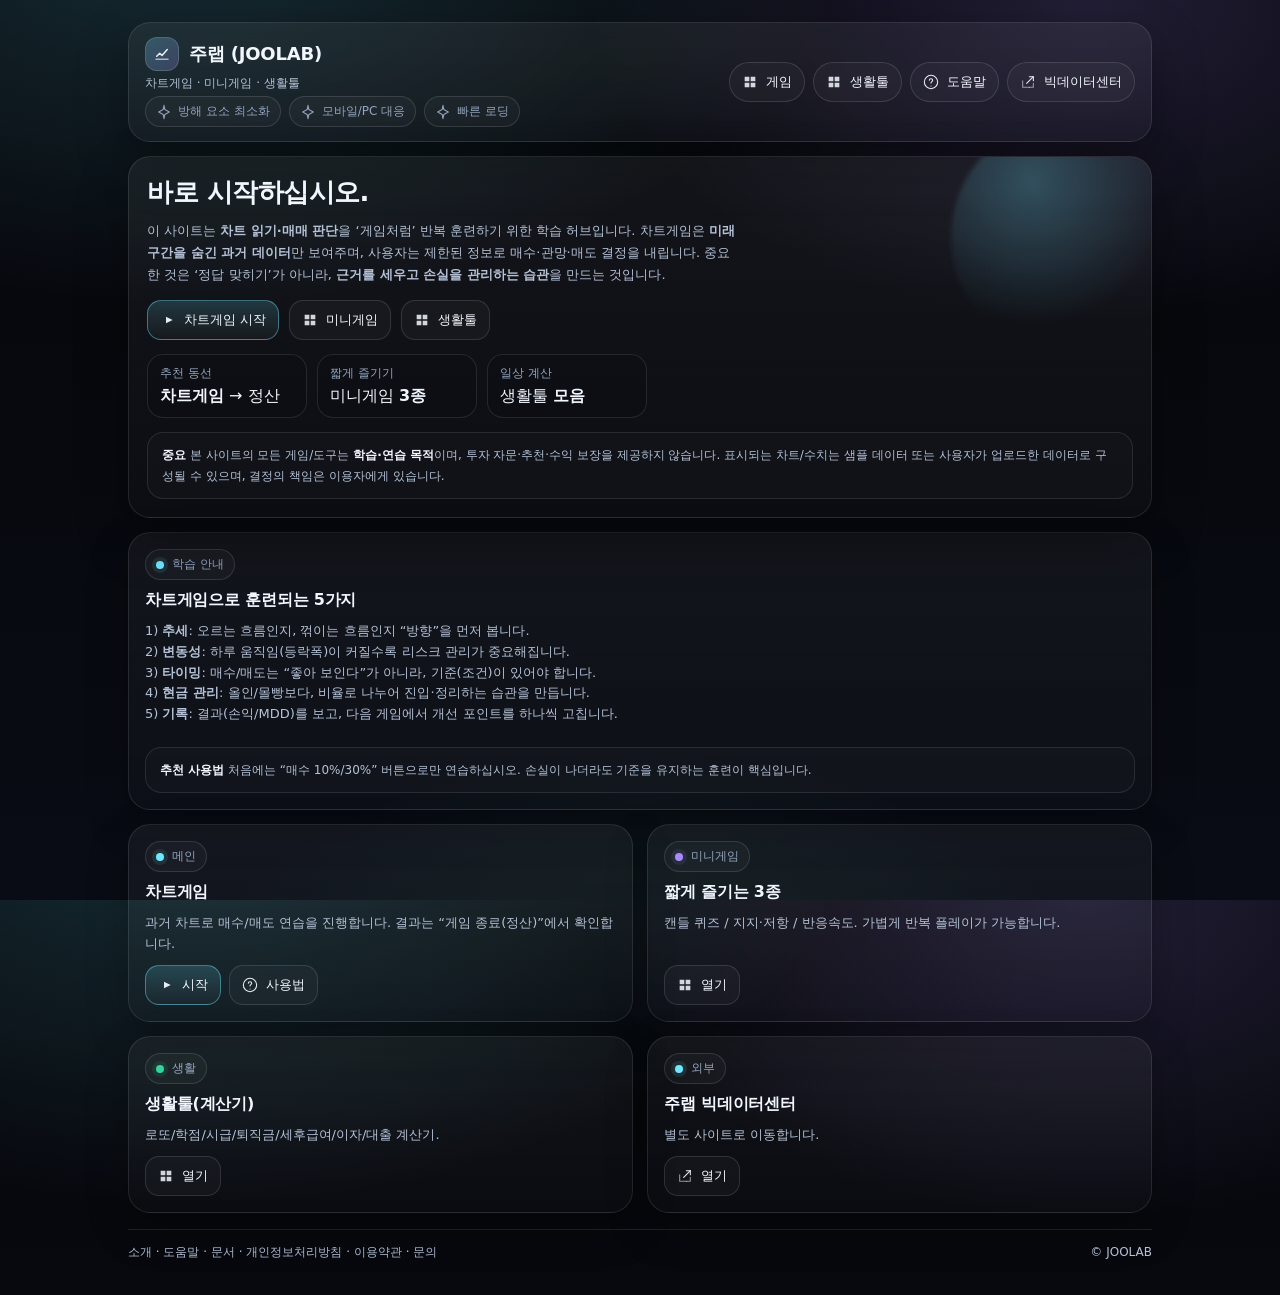
==== commit c015705b: "Add files via upload" ====
--- a/index.html
+++ b/index.html
@@ -4,7 +4,7 @@
   <meta charset="utf-8"/>
   <meta name="viewport" content="width=device-width,initial-scale=1"/>
   <title>주랩 — 차트게임 · 미니게임 · 생활툴</title>
-  <meta name="description" content="주랩 차트게임과 미니게임, 생활계산기를 한 곳에서 이용합니다."/>
+  <meta name="description" content="주랩(JOOLAB) 차트게임은 과거 차트(미래 구간 숨김)로 매수·매도 판단을 훈련하는 학습 도구입니다. 미니게임과 생활계산기까지 한 곳에서 제공합니다."/>
   <meta name="theme-color" content="#05060a"/>
   <link rel="stylesheet" href="home.css"/>
 </head>
@@ -54,7 +54,7 @@
 
     <div class="hero">
       <h2>바로 시작하십시오.</h2>
-      <p>이 페이지는 선택 화면입니다. 원하는 메뉴로 이동해 바로 이용하시면 됩니다.</p>
+      <p>이 사이트는 <b>차트 읽기·매매 판단</b>을 ‘게임처럼’ 반복 훈련하기 위한 학습 허브입니다. 차트게임은 <b>미래 구간을 숨긴 과거 데이터</b>만 보여주며, 사용자는 제한된 정보로 매수·관망·매도 결정을 내립니다. 중요한 것은 ‘정답 맞히기’가 아니라, <b>근거를 세우고 손실을 관리하는 습관</b>을 만드는 것입니다.</p>
       <div class="cta">
         <a class="btn primary" href="chartgame/"><svg width="16" height="16" viewBox="0 0 24 24" fill="none" aria-hidden="true">
   <path d="M9 7l10 5-10 5V7z" fill="currentColor"/>
@@ -73,8 +73,24 @@
         <div class="kpi"><div class="t">일상 계산</div><div class="v">생활툴 <b>모음</b></div></div>
       </div>
 
-      <div class="note">
-        <b>안내</b> 본 사이트의 게임은 학습/연습 목적의 모의 기능이며, 투자 조언이 아닙니다.
+      <div class="note"><b>중요</b> 본 사이트의 모든 게임/도구는 <b>학습·연습 목적</b>이며, 투자 자문·추천·수익 보장을 제공하지 않습니다. 표시되는 차트/수치는 샘플 데이터 또는 사용자가 업로드한 데이터로 구성될 수 있으며, 결정의 책임은 이용자에게 있습니다.</div>
+    </div>
+
+
+    <div class="grid" aria-label="학습 안내" style="margin-top:14px;">
+      <div class="card" style="grid-column:span 12;">
+        <div class="badge"><span class="dot"></span> 학습 안내</div>
+        <h3>차트게임으로 훈련되는 5가지</h3>
+        <p>
+          1) <b>추세</b>: 오르는 흐름인지, 꺾이는 흐름인지 “방향”을 먼저 봅니다.<br/>
+          2) <b>변동성</b>: 하루 움직임(등락폭)이 커질수록 리스크 관리가 중요해집니다.<br/>
+          3) <b>타이밍</b>: 매수/매도는 “좋아 보인다”가 아니라, 기준(조건)이 있어야 합니다.<br/>
+          4) <b>현금 관리</b>: 올인/몰빵보다, 비율로 나누어 진입·정리하는 습관을 만듭니다.<br/>
+          5) <b>기록</b>: 결과(손익/MDD)를 보고, 다음 게임에서 개선 포인트를 하나씩 고칩니다.
+        </p>
+        <div class="note" style="margin-top:12px;">
+          <b>추천 사용법</b> 처음에는 “매수 10%/30%” 버튼으로만 연습하십시오. 손실이 나더라도 기준을 유지하는 훈련이 핵심입니다.
+        </div>
       </div>
     </div>
 
@@ -136,7 +152,9 @@
       <div>
         <a href="about.html">소개</a> ·
         <a href="help/">도움말</a> ·
+        <a href="docs/">문서</a> ·
         <a href="privacy.html">개인정보처리방침</a> ·
+        <a href="terms.html">이용약관</a> ·
         <a href="contact.html">문의</a>
       </div>
       <div>© JOOLAB</div>
